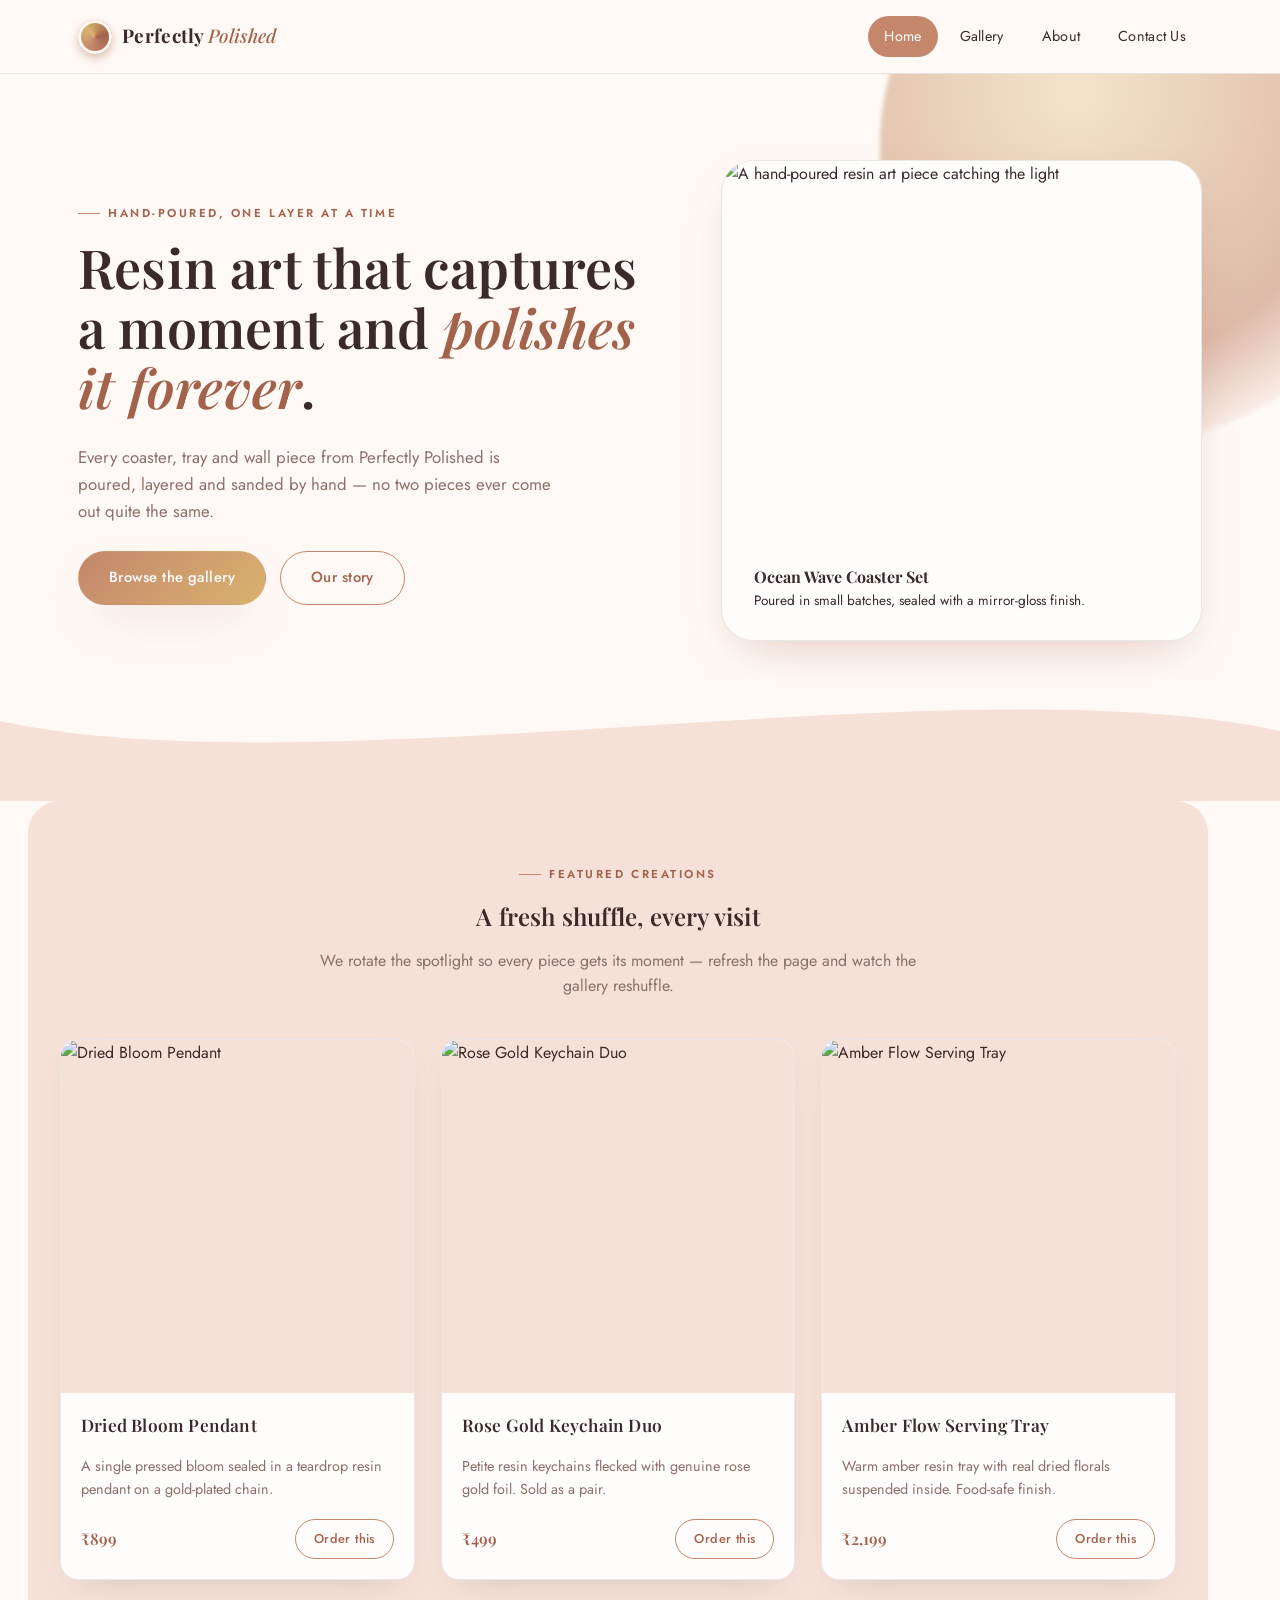
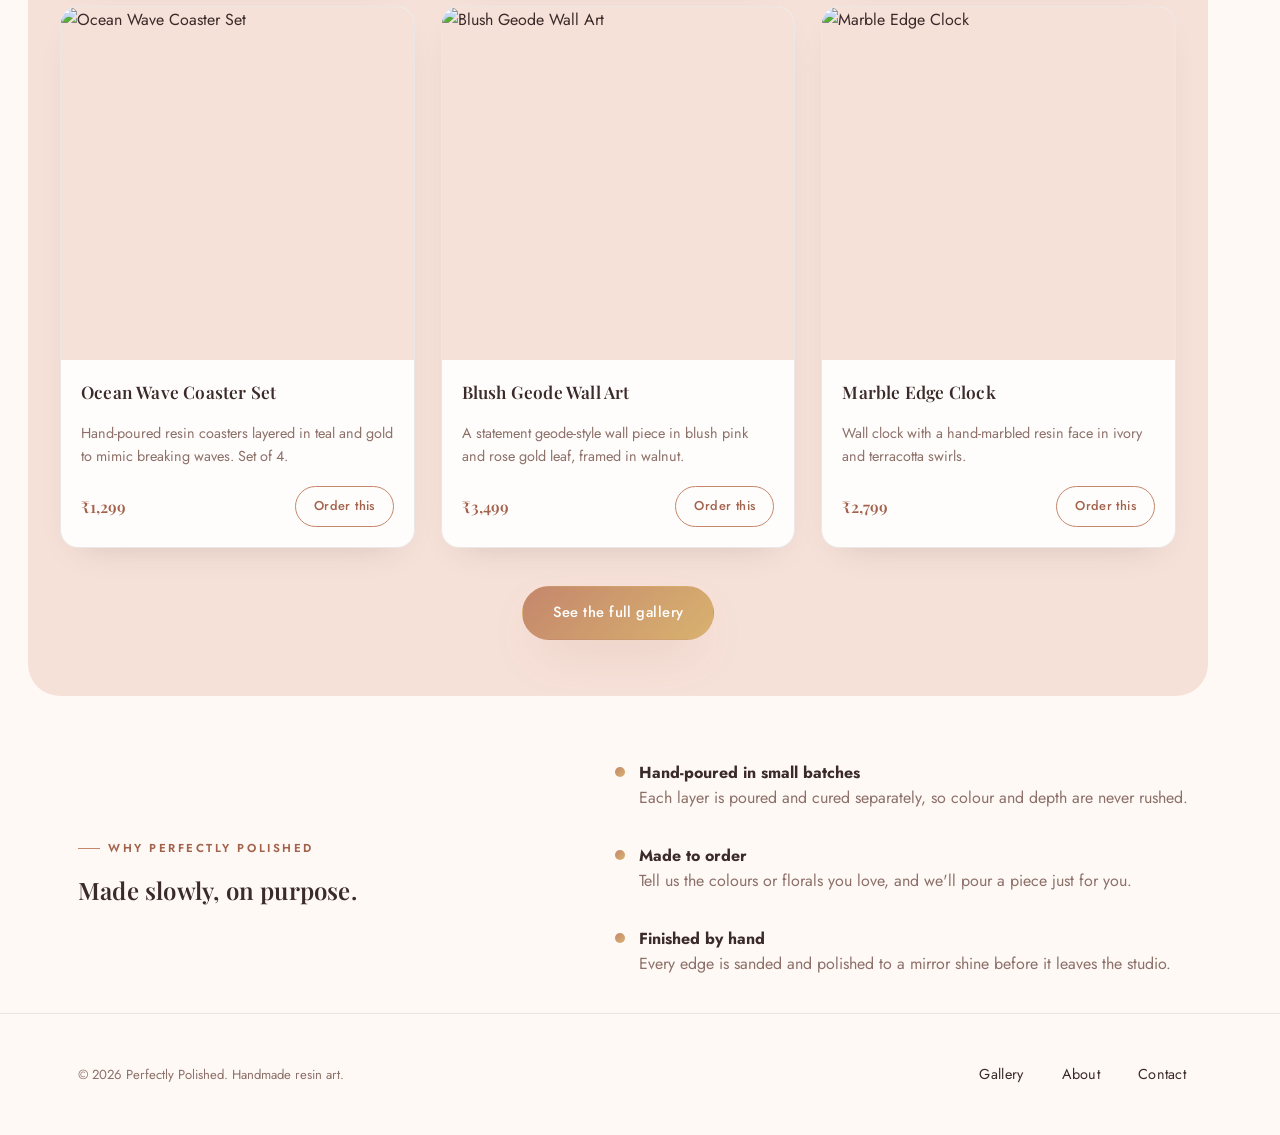
==== index.html @ 9d35f3f8 "Add files via upload" ====
<!DOCTYPE html>
<html lang="en">
<head>
<meta charset="UTF-8">
<meta name="viewport" content="width=device-width, initial-scale=1.0">
<title>Perfectly Polished — Handmade Resin Art</title>
<meta name="description" content="One-of-a-kind hand-poured resin art — coasters, wall art, trays and jewelry. Every piece perfectly polished, made to order.">
<link rel="stylesheet" href="css/style.css">
</head>
<body>

<nav class="site-nav">
  <div class="nav-inner">
    <a href="index.html" class="brand">
      <span class="brand-mark"></span>
      <span class="brand-name">Perfectly <span>Polished</span></span>
    </a>
    <button class="nav-toggle" aria-label="Toggle menu"><span></span><span></span><span></span></button>
    <ul class="nav-links">
      <li><a href="index.html" class="active">Home</a></li>
      <li><a href="gallery.html">Gallery</a></li>
      <li><a href="about.html">About</a></li>
      <li><a href="contact.html">Contact Us</a></li>
    </ul>
  </div>
</nav>

<header class="hero">
  <div class="hero-blob"></div>
  <div class="wrap hero-grid">
    <div>
      <span class="eyebrow">Hand-poured, one layer at a time</span>
      <h1>Resin art that captures a moment and <em>polishes it forever</em>.</h1>
      <p class="lead">Every coaster, tray and wall piece from Perfectly Polished is poured, layered and sanded by hand — no two pieces ever come out quite the same.</p>
      <div class="hero-cta">
        <a href="gallery.html" class="btn btn-primary">Browse the gallery</a>
        <a href="about.html" class="btn btn-outline">Our story</a>
      </div>
    </div>
    <div class="hero-visual">
      <img src="https://picsum.photos/seed/resin-hero/900/900" alt="A hand-poured resin art piece catching the light">
      <div class="cap"><strong>Ocean Wave Coaster Set</strong>Poured in small batches, sealed with a mirror-gloss finish.</div>
    </div>
  </div>
</header>

<div class="pour-divider">
  <svg viewBox="0 0 1200 120" preserveAspectRatio="none">
    <path d="M0,40 C300,110 900,-20 1200,50 L1200,120 L0,120 Z" fill="#F6E1D8"></path>
  </svg>
</div>

<section class="wrap" style="background:var(--blush); border-radius:32px; padding:56px 32px; margin:0 28px 64px; max-width:calc(1180px);">
  <div class="section-head center" style="margin-left:auto;margin-right:auto;">
    <span class="eyebrow" style="justify-content:center;">Featured creations</span>
    <h2>A fresh shuffle, every visit</h2>
    <p>We rotate the spotlight so every piece gets its moment — refresh the page and watch the gallery reshuffle.</p>
  </div>
  <div id="home-grid" class="grid">
    <div class="skeleton" style="height:340px;"></div>
    <div class="skeleton" style="height:340px;"></div>
    <div class="skeleton" style="height:340px;"></div>
  </div>
  <div style="text-align:center; margin-top:38px;">
    <a href="gallery.html" class="btn btn-primary">See the full gallery</a>
  </div>
</section>

<section class="wrap" style="padding-top:0;">
  <div class="about-grid">
    <div>
      <span class="eyebrow">Why Perfectly Polished</span>
      <h2>Made slowly, on purpose.</h2>
    </div>
    <ul class="value-list">
      <li><span class="value-dot"></span><div><strong>Hand-poured in small batches</strong><p>Each layer is poured and cured separately, so colour and depth are never rushed.</p></div></li>
      <li><span class="value-dot"></span><div><strong>Made to order</strong><p>Tell us the colours or florals you love, and we'll pour a piece just for you.</p></div></li>
      <li><span class="value-dot"></span><div><strong>Finished by hand</strong><p>Every edge is sanded and polished to a mirror shine before it leaves the studio.</p></div></li>
    </ul>
  </div>
</section>

<footer>
  <div class="wrap footer-inner">
    <small>© <span id="year"></span> Perfectly Polished. Handmade resin art.</small>
    <ul class="nav-links" style="padding:0;">
      <li><a href="gallery.html">Gallery</a></li>
      <li><a href="about.html">About</a></li>
      <li><a href="contact.html">Contact</a></li>
    </ul>
  </div>
</footer>

<script src="js/config.js"></script>
<script src="js/main.js"></script>
<script src="js/products.js"></script>
<script>
  document.getElementById('year').textContent = new Date().getFullYear();
  initHomePage();
</script>
</body>
</html>
---- css/style.css ----
/* ===========================================================
   Perfectly Polished — Resin Art
   Design tokens: rose gold + cream, resin-pour signature motif
   =========================================================== */

@import url('https://fonts.googleapis.com/css2?family=Playfair+Display:ital,wght@0,500;0,600;0,700;1,500&family=Jost:wght@300;400;500;600&display=swap');

:root{
  --cream:      #FFF9F5;
  --cream-2:    #FCF1EA;
  --blush:      #F6E1D8;
  --card:       #FFFDFB;
  --rose-gold:  #C4876C;
  --rose-gold-deep: #A2624C;
  --gold:       #D9B26F;
  --gold-soft:  #EBD5A6;
  --espresso:   #3B2A2A;
  --muted:      #8C7069;
  --line:       rgba(59,42,42,0.10);
  --shadow:     0 20px 50px -20px rgba(162,98,76,0.35);
  --radius:     18px;
  --radius-sm:  10px;
  --maxw:       1180px;
}

*{ box-sizing:border-box; }
html{ scroll-behavior:smooth; }
body{
  margin:0;
  background:var(--cream);
  color:var(--espresso);
  font-family:'Jost', sans-serif;
  font-weight:400;
  line-height:1.6;
  -webkit-font-smoothing:antialiased;
}
h1,h2,h3,h4{
  font-family:'Playfair Display', serif;
  font-weight:600;
  margin:0 0 .5em;
  letter-spacing:.2px;
}
p{ margin:0 0 1em; color:var(--muted); }
a{ color:inherit; text-decoration:none; }
img{ max-width:100%; display:block; }
button{ font-family:inherit; cursor:pointer; }
::selection{ background:var(--gold-soft); }

.wrap{ max-width:var(--maxw); margin:0 auto; padding:0 28px; }
.eyebrow{
  display:inline-flex; align-items:center; gap:8px;
  font-size:.72rem; letter-spacing:.22em; text-transform:uppercase;
  color:var(--rose-gold-deep); font-weight:600; margin-bottom:14px;
}
.eyebrow::before{
  content:''; width:22px; height:1px; background:var(--rose-gold);
}

/* ---------- Buttons ---------- */
.btn{
  display:inline-flex; align-items:center; justify-content:center; gap:8px;
  padding:14px 30px; border-radius:999px; border:1px solid transparent;
  font-size:.92rem; letter-spacing:.03em; font-weight:500;
  transition:transform .25s ease, box-shadow .25s ease, background .25s ease;
}
.btn-primary{
  background:linear-gradient(135deg, var(--rose-gold), var(--gold));
  color:#fff; box-shadow:var(--shadow);
}
.btn-primary:hover{ transform:translateY(-2px); box-shadow:0 24px 40px -16px rgba(162,98,76,.5); }
.btn-outline{
  background:transparent; border-color:var(--rose-gold);
  color:var(--rose-gold-deep);
}
.btn-outline:hover{ background:var(--blush); }
.btn-sm{ padding:9px 18px; font-size:.8rem; }

/* ---------- Navbar ---------- */
.site-nav{
  position:sticky; top:0; z-index:100;
  background:rgba(255,249,245,0.85); backdrop-filter:blur(10px);
  border-bottom:1px solid var(--line);
}
.nav-inner{
  max-width:var(--maxw); margin:0 auto; padding:16px 28px;
  display:flex; align-items:center; justify-content:space-between;
}
.brand{ display:flex; align-items:center; gap:10px; }
.brand-mark{
  width:34px; height:34px; border-radius:50%;
  background:conic-gradient(from 200deg, var(--rose-gold), var(--gold), var(--rose-gold-deep), var(--rose-gold));
  box-shadow:inset 0 0 0 3px var(--cream), 0 4px 10px rgba(162,98,76,.4);
}
.brand-name{
  font-family:'Playfair Display', serif; font-weight:700; font-size:1.18rem;
  letter-spacing:.3px; color:var(--espresso);
}
.brand-name span{ color:var(--rose-gold-deep); font-style:italic; font-weight:500; }

.nav-links{ display:flex; align-items:center; gap:6px; list-style:none; margin:0; padding:0; }
.nav-links a{
  display:inline-block; padding:9px 16px; border-radius:999px;
  font-size:.9rem; letter-spacing:.02em; color:var(--espresso);
  transition:background .2s ease, color .2s ease;
}
.nav-links a:hover{ background:var(--blush); }
.nav-links a.active{ background:var(--rose-gold); color:#fff; }

.nav-toggle{
  display:none; background:none; border:none; padding:6px;
}
.nav-toggle span{
  display:block; width:24px; height:2px; background:var(--espresso); margin:5px 0; border-radius:2px;
}

@media (max-width:760px){
  .nav-toggle{ display:block; }
  .nav-links{
    position:absolute; top:100%; left:0; right:0; flex-direction:column;
    background:var(--cream); border-bottom:1px solid var(--line);
    padding:10px 28px 18px; gap:4px; display:none;
  }
  .nav-links.open{ display:flex; }
  .nav-links a{ width:100%; }
}

/* ---------- Resin-pour signature divider ---------- */
.pour-divider{
  position:relative; height:120px; overflow:hidden; line-height:0;
}
.pour-divider svg{ width:100%; height:100%; display:block; }

.drip{
  position:absolute; bottom:-6px; width:6px; height:6px; border-radius:50%;
  background:linear-gradient(160deg, var(--gold), var(--rose-gold-deep));
  opacity:.75; animation:drip-fall 6s ease-in infinite;
}
@keyframes drip-fall{
  0%{ transform:translateY(-40px) scaleY(1); opacity:0; }
  10%{ opacity:.8; }
  85%{ opacity:.6; }
  100%{ transform:translateY(60px) scaleY(1.6); opacity:0; }
}
@media (prefers-reduced-motion: reduce){
  .drip{ animation:none; display:none; }
  html{ scroll-behavior:auto; }
}

/* ---------- Hero ---------- */
.hero{
  position:relative; padding:86px 0 40px; overflow:hidden;
}
.hero-blob{
  position:absolute; top:-180px; right:-160px; width:560px; height:560px;
  background:radial-gradient(circle at 35% 35%, var(--gold-soft), var(--rose-gold) 55%, transparent 75%);
  border-radius:42% 58% 65% 35% / 45% 40% 60% 55%;
  opacity:.55; filter:blur(2px);
  animation:blob-morph 16s ease-in-out infinite;
}
@keyframes blob-morph{
  0%,100%{ border-radius:42% 58% 65% 35% / 45% 40% 60% 55%; }
  50%{ border-radius:58% 42% 35% 65% / 55% 60% 40% 45%; }
}
.hero-grid{
  position:relative; display:grid; grid-template-columns:1.1fr .9fr; gap:56px; align-items:center;
}
.hero h1{ font-size:clamp(2.3rem, 4.2vw, 3.6rem); line-height:1.12; color:var(--espresso); }
.hero h1 em{ font-style:italic; color:var(--rose-gold-deep); }
.hero p.lead{ font-size:1.05rem; max-width:480px; }
.hero-cta{ display:flex; gap:14px; margin-top:26px; flex-wrap:wrap; }

.hero-visual{
  position:relative; aspect-ratio:1/1; border-radius:32px;
  background:var(--card); box-shadow:var(--shadow);
  overflow:hidden; border:1px solid var(--line);
}
.hero-visual img{ width:100%; height:100%; object-fit:cover; transition:opacity .6s ease; }
.hero-visual .cap{
  position:absolute; left:16px; bottom:16px; right:16px;
  background:rgba(255,253,251,0.88); backdrop-filter:blur(6px);
  border-radius:12px; padding:12px 16px; font-size:.85rem;
}
.hero-visual .cap strong{ display:block; font-family:'Playfair Display',serif; font-size:1rem; }

@media (max-width:900px){
  .hero-grid{ grid-template-columns:1fr; }
  .hero-blob{ width:360px; height:360px; top:-120px; right:-140px; }
}

/* ---------- Sections ---------- */
section{ padding:64px 0; }
.section-head{ max-width:620px; margin-bottom:40px; }
.section-head.center{ margin-left:auto; margin-right:auto; text-align:center; }

/* ---------- Product / Gallery cards ---------- */
.grid{
  display:grid; grid-template-columns:repeat(3,1fr); gap:26px;
}
@media (max-width:900px){ .grid{ grid-template-columns:repeat(2,1fr); } }
@media (max-width:600px){ .grid{ grid-template-columns:1fr; } }

.card{
  background:var(--card); border-radius:var(--radius); overflow:hidden;
  border:1px solid var(--line); box-shadow:0 14px 34px -22px rgba(59,42,42,.25);
  transition:transform .35s ease, box-shadow .35s ease;
  display:flex; flex-direction:column;
}
.card:hover{ transform:translateY(-6px); box-shadow:var(--shadow); }
.card-img{
  aspect-ratio:1/1; overflow:hidden; cursor:zoom-in; background:var(--blush);
  position:relative;
}
.card-img img{ width:100%; height:100%; object-fit:cover; transition:transform .5s ease; }
.card-img:hover img{ transform:scale(1.06); }
.card-img .zoom-hint{
  position:absolute; top:10px; right:10px; background:rgba(255,253,251,.9);
  border-radius:999px; width:30px; height:30px; display:flex; align-items:center; justify-content:center;
  font-size:.85rem; opacity:0; transition:opacity .25s ease;
}
.card-img:hover .zoom-hint{ opacity:1; }
.card-body{ padding:18px 20px 20px; display:flex; flex-direction:column; gap:8px; flex:1; }
.card-body h3{ font-size:1.08rem; }
.card-body p{ font-size:.9rem; margin-bottom:0; flex:1; }
.card-foot{ display:flex; align-items:center; justify-content:space-between; margin-top:10px; }
.price-tag{ font-family:'Playfair Display',serif; color:var(--rose-gold-deep); font-weight:600; }

.empty-state{
  text-align:center; padding:60px 20px; border:1px dashed var(--line); border-radius:var(--radius);
  color:var(--muted); background:var(--card);
}

/* ---------- Lightbox ---------- */
.lightbox{
  position:fixed; inset:0; background:rgba(59,42,42,.72); backdrop-filter:blur(4px);
  display:none; align-items:center; justify-content:center; z-index:1000; padding:24px;
}
.lightbox.open{ display:flex; }
.lightbox-inner{
  background:var(--card); border-radius:20px; max-width:920px; width:100%;
  display:grid; grid-template-columns:1.1fr 1fr; overflow:hidden; max-height:88vh;
}
.lightbox-inner img{ width:100%; height:100%; object-fit:cover; max-height:88vh; }
.lightbox-text{ padding:32px; display:flex; flex-direction:column; overflow-y:auto; }
.lightbox-close{
  position:absolute; top:24px; right:calc(50% - 460px + 16px);
  background:var(--card); border-radius:50%; width:38px; height:38px;
  display:flex; align-items:center; justify-content:center; font-size:1.1rem; box-shadow:var(--shadow);
}
@media (max-width:800px){
  .lightbox-inner{ grid-template-columns:1fr; }
  .lightbox-close{ right:24px; }
}

/* ---------- About page ---------- */
.about-grid{
  display:grid; grid-template-columns:.9fr 1.1fr; gap:56px; align-items:center;
}
@media (max-width:860px){ .about-grid{ grid-template-columns:1fr; } }
.value-list{ list-style:none; margin:0; padding:0; display:grid; gap:16px; }
.value-list li{ display:flex; gap:14px; align-items:flex-start; }
.value-dot{
  flex:0 0 auto; width:10px; height:10px; border-radius:50%; margin-top:7px;
  background:linear-gradient(135deg, var(--rose-gold), var(--gold));
}

/* ---------- Contact ---------- */
.contact-grid{ display:grid; grid-template-columns:1fr 1fr; gap:50px; }
@media (max-width:860px){ .contact-grid{ grid-template-columns:1fr; } }
.contact-note{
  background:var(--blush); border-radius:var(--radius); padding:28px;
  border:1px solid var(--line);
}
.form-field{ margin-bottom:18px; }
.form-field label{ display:block; font-size:.85rem; margin-bottom:6px; color:var(--espresso); font-weight:500; }
.form-field input, .form-field textarea{
  width:100%; padding:13px 15px; border-radius:var(--radius-sm); border:1px solid var(--line);
  background:var(--card); font-family:inherit; font-size:.95rem; color:var(--espresso);
}
.form-field textarea{ resize:vertical; min-height:120px; }
.form-field input:focus, .form-field textarea:focus{
  outline:2px solid var(--rose-gold); outline-offset:1px;
}
.ref-chip{
  display:inline-flex; align-items:center; gap:8px; background:var(--gold-soft);
  padding:8px 14px; border-radius:999px; font-size:.82rem; margin-bottom:18px;
}
.form-status{ font-size:.88rem; margin-top:10px; min-height:20px; }
.form-status.ok{ color:#3d7a4e; }
.form-status.err{ color:#b3453a; }

/* ---------- Footer ---------- */
footer{
  border-top:1px solid var(--line); padding:40px 0; margin-top:20px;
}
.footer-inner{
  display:flex; justify-content:space-between; align-items:center; flex-wrap:wrap; gap:16px;
}
.footer-inner small{ color:var(--muted); font-size:.82rem; }

/* ---------- Admin ---------- */
.admin-shell{ max-width:640px; margin:0 auto; }
.admin-card{
  background:var(--card); border:1px solid var(--line); border-radius:var(--radius);
  padding:32px; box-shadow:0 14px 34px -22px rgba(59,42,42,.25);
}
.admin-list-item{
  display:flex; gap:14px; padding:14px 0; border-bottom:1px solid var(--line); align-items:center;
}
.admin-list-item img{ width:56px; height:56px; border-radius:10px; object-fit:cover; flex:0 0 auto; }
.admin-list-item .meta{ flex:1; min-width:0; }
.admin-list-item .meta h4{ font-size:.95rem; margin:0 0 2px; }
.admin-list-item .meta p{ font-size:.8rem; margin:0; }

.pill-note{
  display:inline-block; font-size:.78rem; background:var(--blush); color:var(--rose-gold-deep);
  padding:5px 12px; border-radius:999px; margin-bottom:16px;
}

.skeleton{
  background:linear-gradient(90deg, var(--blush) 25%, var(--gold-soft) 37%, var(--blush) 63%);
  background-size:400% 100%; animation:sk 1.6s ease infinite; border-radius:var(--radius);
}
@keyframes sk{ 0%{background-position:100% 0;} 100%{background-position:0 0;} }
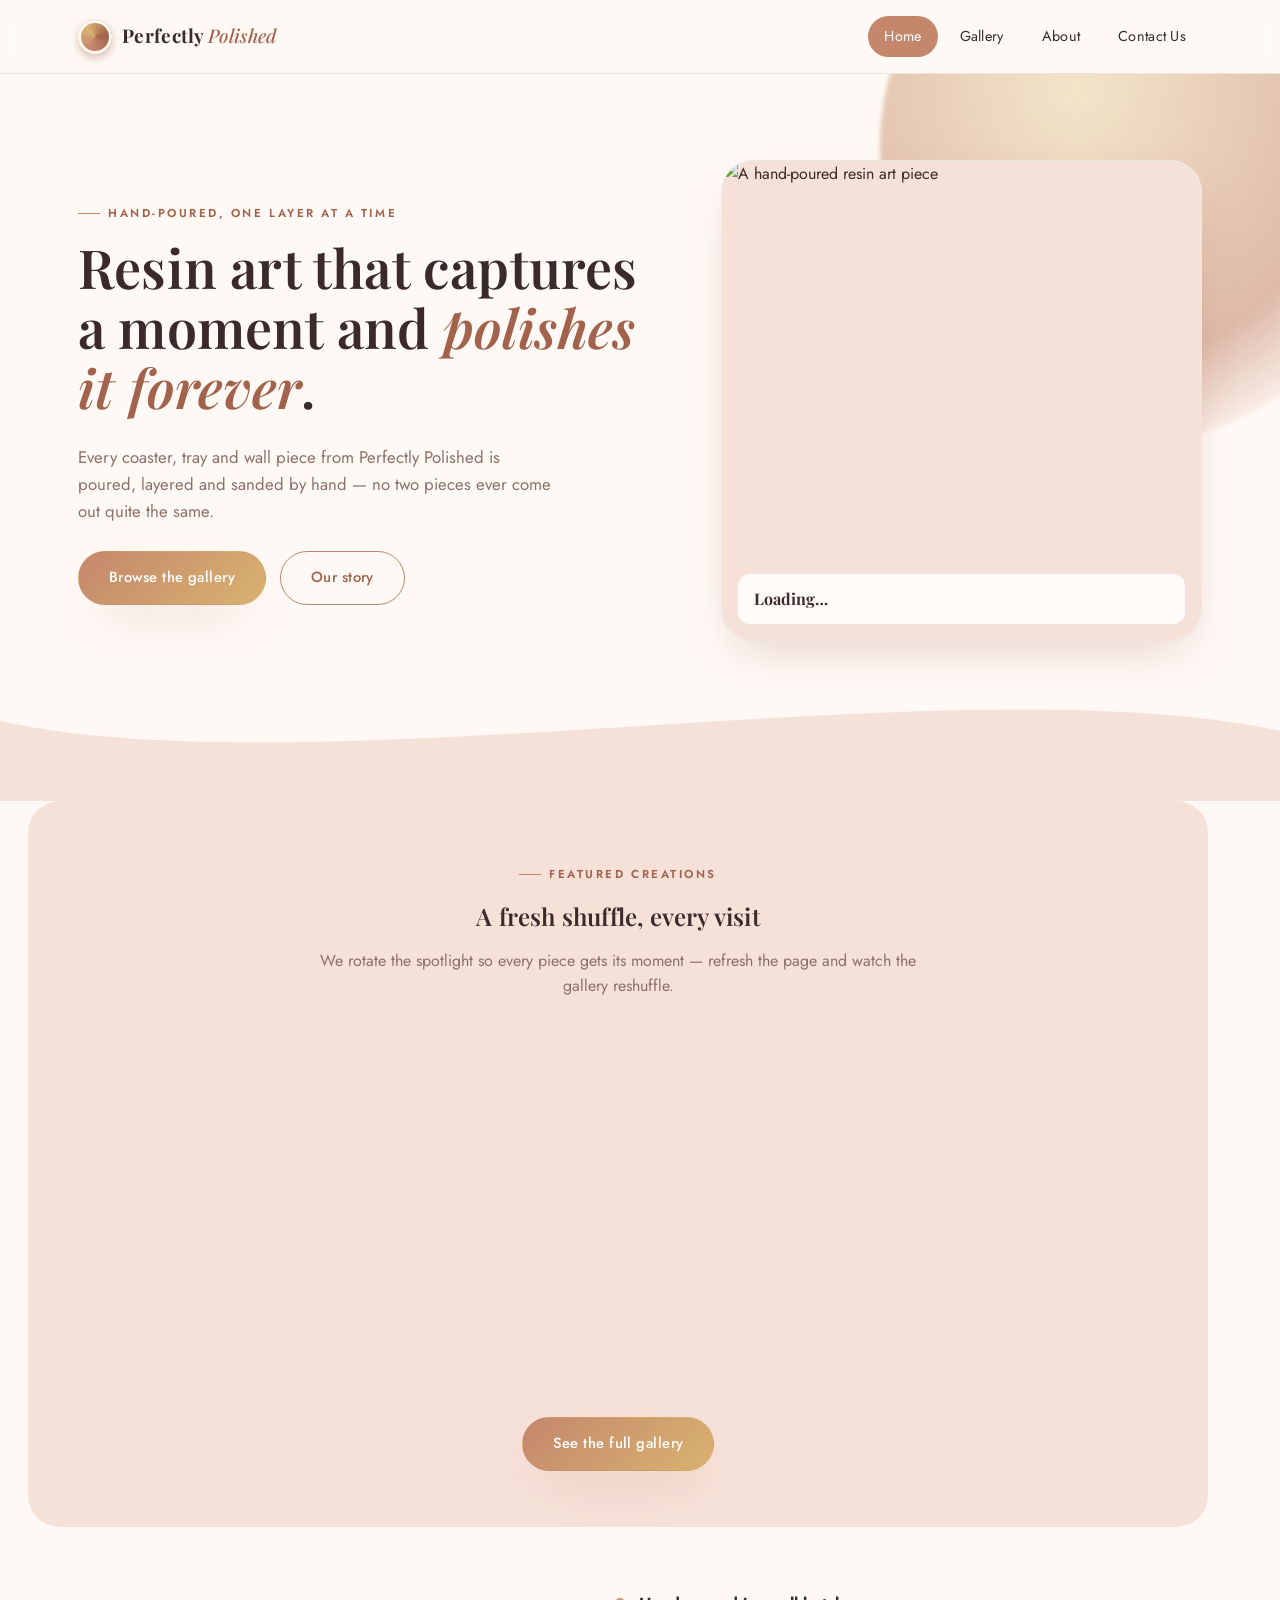
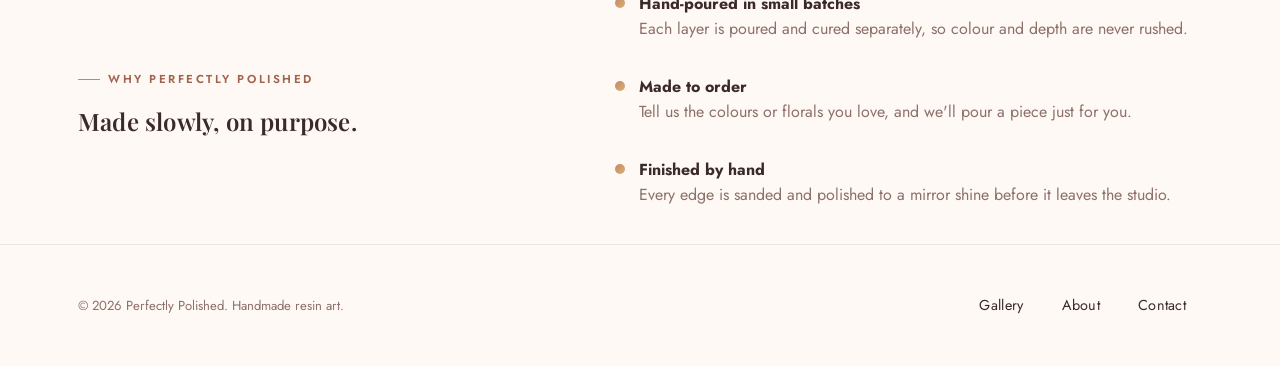
==== commit 5934aeb3: "Add files via upload" ====
--- a/index.html
+++ b/index.html
@@ -38,8 +38,8 @@
       </div>
     </div>
     <div class="hero-visual">
-      <img src="https://picsum.photos/seed/resin-hero/900/900" alt="A hand-poured resin art piece catching the light">
-      <div class="cap"><strong>Ocean Wave Coaster Set</strong>Poured in small batches, sealed with a mirror-gloss finish.</div>
+      <img id="hero-img" alt="A hand-poured resin art piece" style="background:var(--blush);">
+      <div class="cap"><strong id="hero-title">Loading…</strong><span id="hero-desc"></span></div>
     </div>
   </div>
 </header>
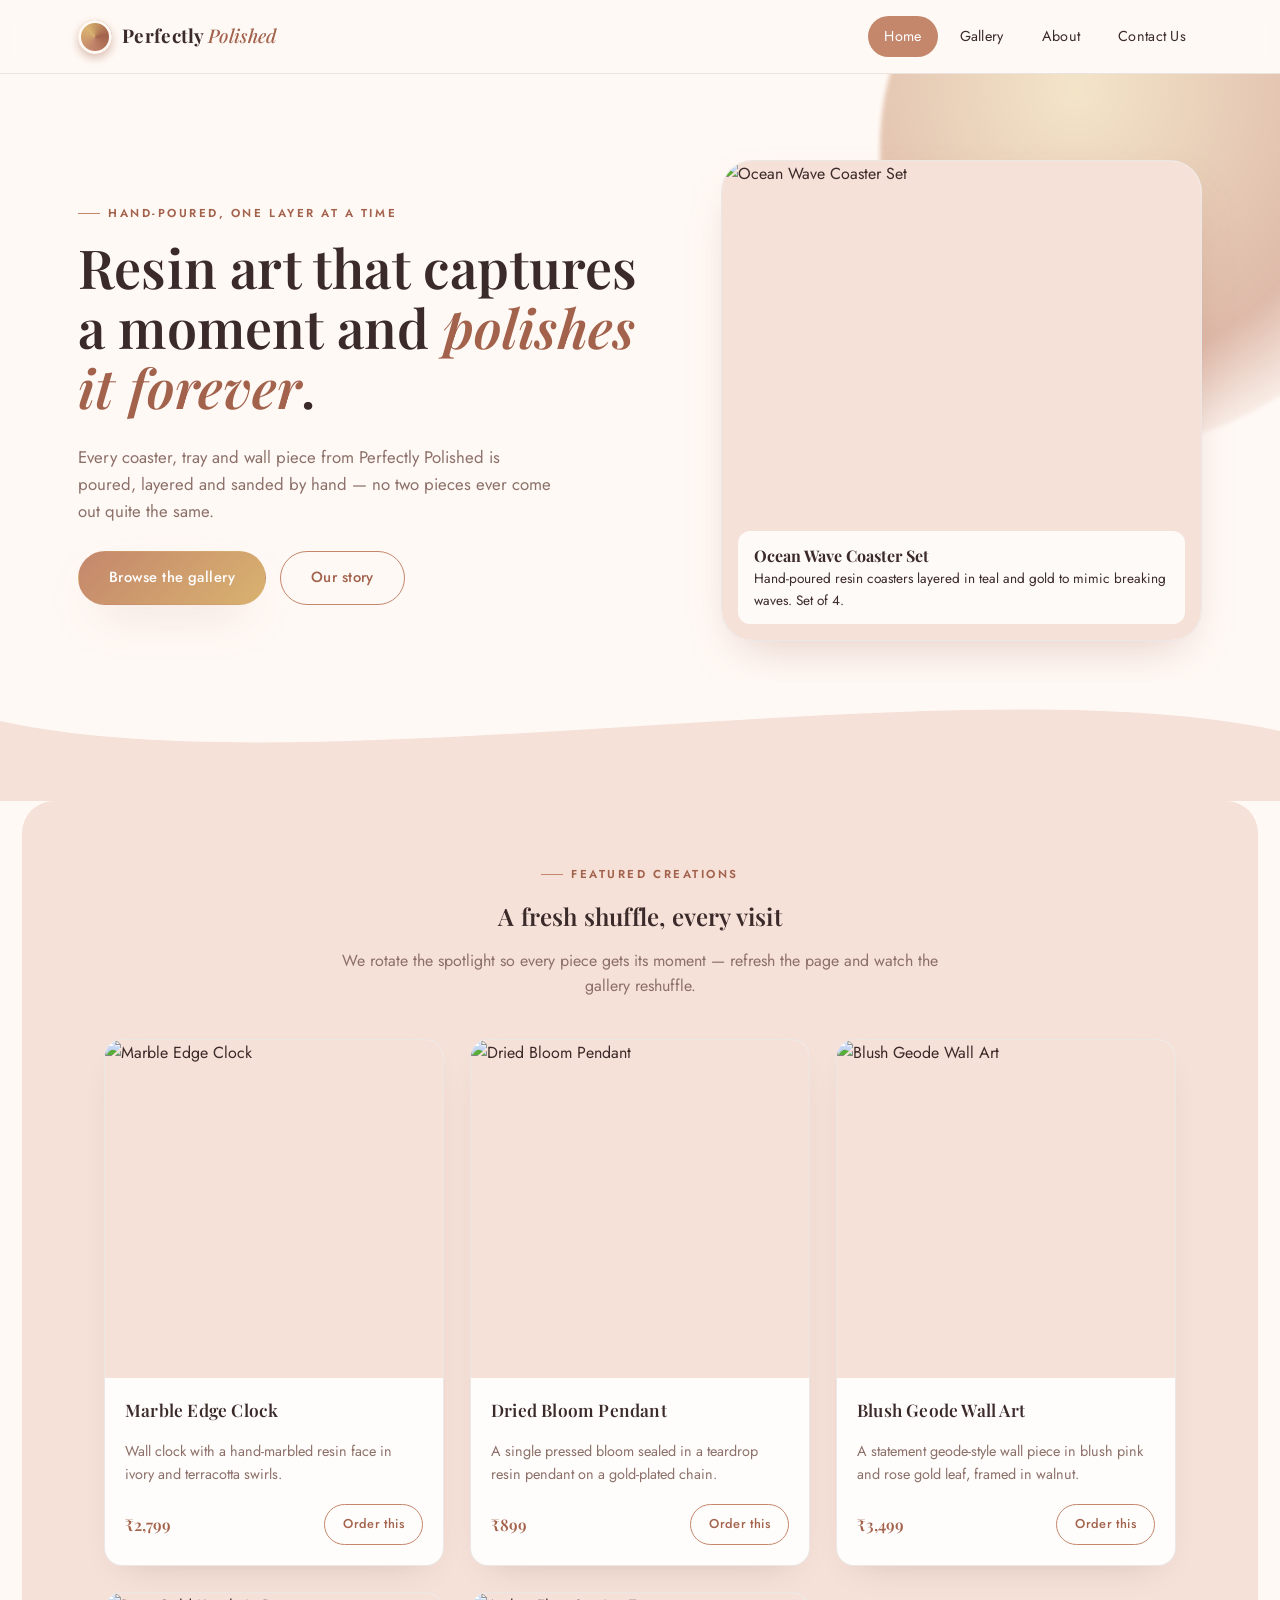
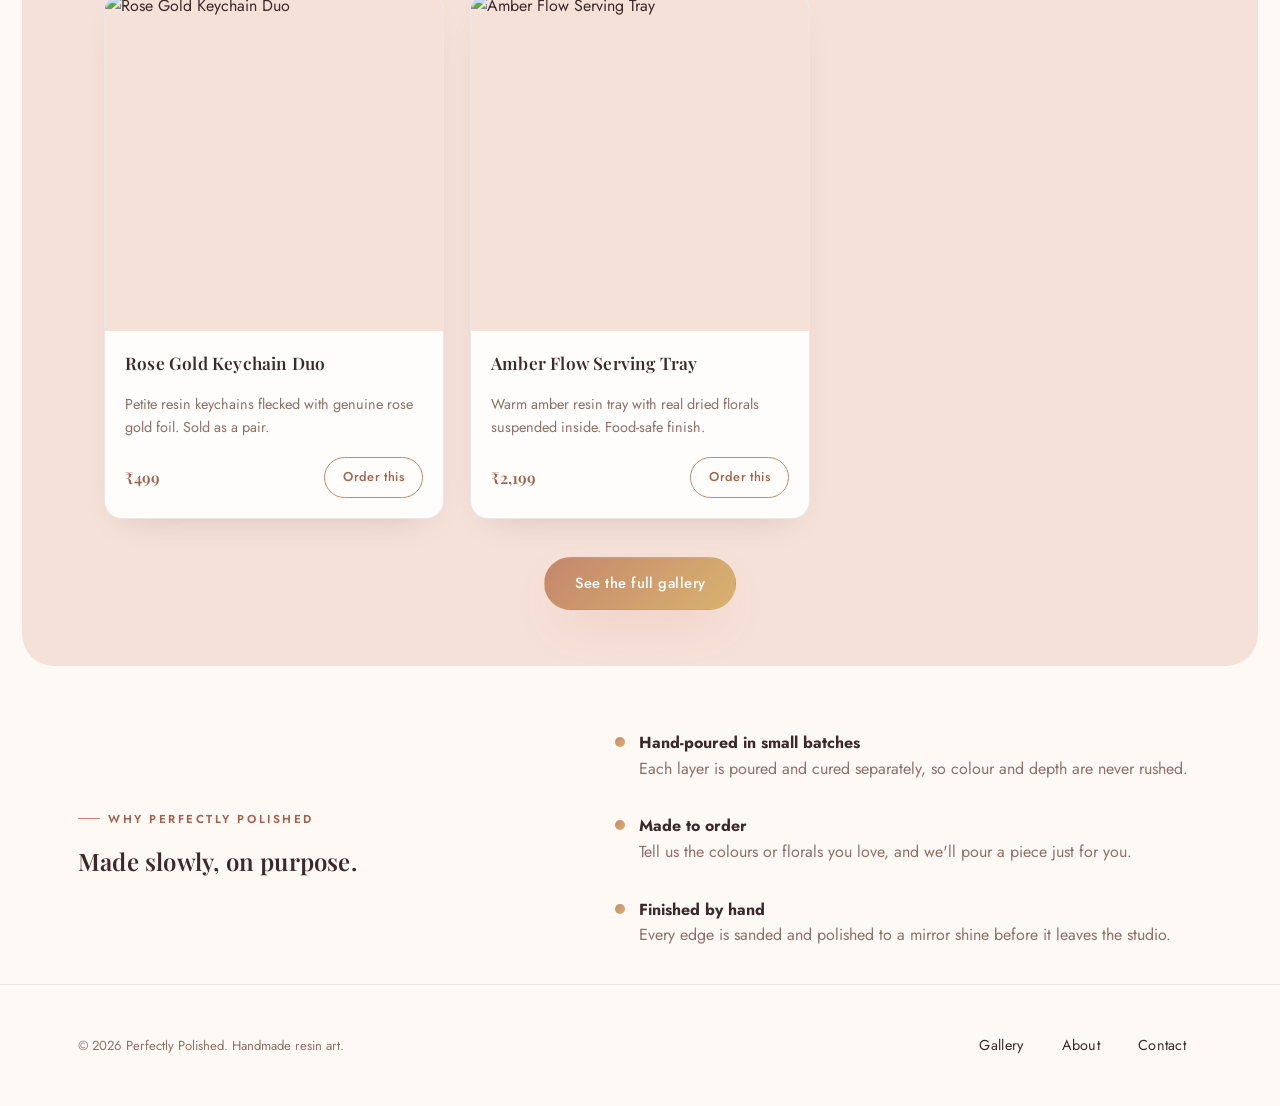
==== commit b9a936ac: "Add files via upload" ====
--- a/index.html
+++ b/index.html
@@ -50,7 +50,7 @@
   </svg>
 </div>
 
-<section class="wrap" style="background:var(--blush); border-radius:32px; padding:56px 32px; margin:0 28px 64px; max-width:calc(1180px);">
+<section class="wrap" style="background:var(--blush); border-radius:32px; padding:56px 32px; margin:0 auto 64px; max-width:1236px;">
   <div class="section-head center" style="margin-left:auto;margin-right:auto;">
     <span class="eyebrow" style="justify-content:center;">Featured creations</span>
     <h2>A fresh shuffle, every visit</h2>
--- a/css/style.css
+++ b/css/style.css
@@ -194,10 +194,9 @@
 
 /* ---------- Product / Gallery cards ---------- */
 .grid{
-  display:grid; grid-template-columns:repeat(3,1fr); gap:26px;
-}
-@media (max-width:900px){ .grid{ grid-template-columns:repeat(2,1fr); } }
-@media (max-width:600px){ .grid{ grid-template-columns:1fr; } }
+  display:grid; grid-template-columns:repeat(auto-fit, minmax(280px, 340px)); gap:26px;
+  justify-content:center;
+}
 
 .card{
   background:var(--card); border-radius:var(--radius); overflow:hidden;
